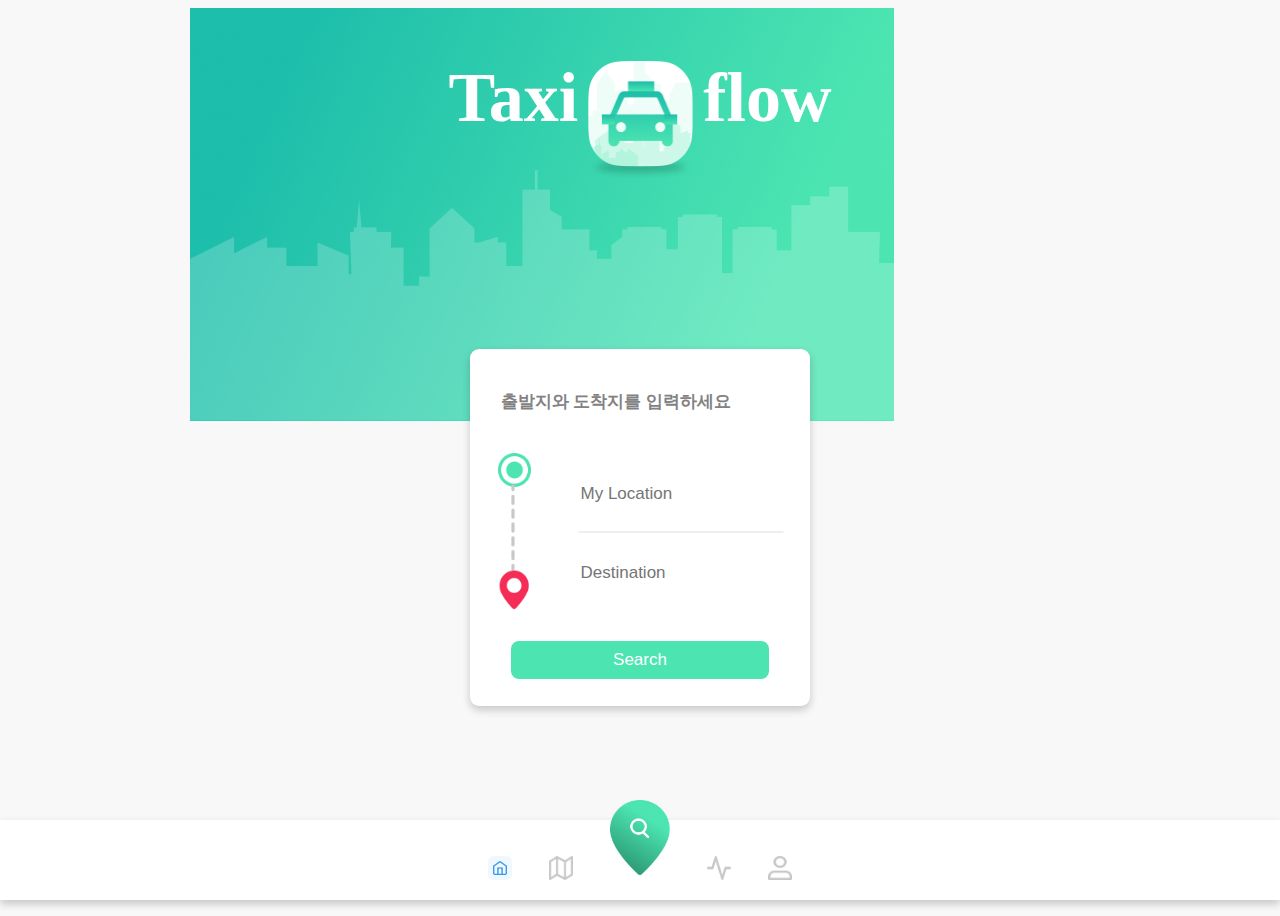
==== home/index.html @ f08258fd "로그인화면/ 홈화면 1차" ====
<!DOCTYPE html>
<html lang="en">
  <head>
    <meta charset="UTF-8" />
    <meta name="viewport" content="width=device-width, initial-scale=1.0" />
    <title>Document</title>
    <link rel="stylesheet" href="style.css" />
  </head>
  <body>
    <div class="l_wrap">
      <div class="header">
      
        <div class="text-box">
          <h1 class="st-txt">Taxi</h1>
          <img src="../icon/logo.png" class="logo">
          <h1 class="en-txt">flow</h1>
        </div>

      </div>

        <div class="search-box">

          <h2>출발지와 도착지를 입력하세요</h2>
          <img class="search-img" src="../icon/searchicon.png" />
          <input type="text" placeholder="My Location" />
          <input type="text" placeholder="Destination" class="Destination"/>


          <button>Search</button>
          




        </div>


        
        <footer>
          <div class="menu-bar">
              <div class="icon-container">
                  <img src="../icon/home-icon.png" alt="돋보기 아이콘" class="menu-icon a"/>
                  <img src="../icon/map-icon.png" alt="돋보기 아이콘" class="menu-icon b"/>
                  <img src="../icon/mainsearch.png" alt="돋보기 아이콘" class="menu-icon search"/>

                  <img src="../icon/beat-icon.png" alt="돋보기 아이콘" class="menu-icon c"/>
                  <img src="../icon/profile-icon.png" alt="돋보기 아이콘" class="menu-icon d"/>
      
              </div>
          </div>
        </footer>
        
      
      <div >
    </div>
  </body>
</html>
---- home/style.css ----
body {
  background-color: #f8f8f8;
}
.l_wrap {
  margin: 0;
  padding: 0;
  display: flex;
  flex-direction: column;
  align-items: center;
  background-color: #f8f8f8;
  height: 100vh;
}
.logo {
  width: 105px;
  height: 120px;
}
h1 {
  margin-top: 0;
  font-size: 70px;
  font-style: Poppins;
  color: white;
}

.header {
  margin: 0;
  padding: 0;
  background-image: url(../icon/header.png);
  background-repeat: no-repeat;
  object-fit: fill;
  width: 100vh;
  aspect-ratio: 353/165;

  position: relative;
}

.text-box {
  display: flex;
  flex-direction: row;
  align-items: center;
  margin-top: 50px;
  position: relative;
}

.st-txt {
  margin-left: auto;
  margin-right: 10px;
}
.en-txt {
  margin-left: 10px;
  margin-right: auto;
}

/*검색창*/
.search-box {
  margin-top: 200px;
  background-color: white;
  width: 340px;
  margin: 0 auto;
  border-radius: 9px;
  box-shadow: 0px 4px 8px rgba(0, 0, 0, 0.2); /* 사방으로 그림자 */

  display: grid;
  grid-template-columns: auto auto;
  grid-template-rows: auto auto auto auto;

  position: relative;
  top: -80px; /* header 위로 40px 이동 */

  box-sizing: border-box;
}

h2 {
  font-size: 17px;
  color: #828282;
  grid-column: 1 / 3;
  margin-top: 41px;
  margin-left: 31px;
  margin-bottom: 40px;
}

.search-img {
  grid-column: 1 / 2;
  grid-row: 2/4;
  width: 33px;
  aspect-ratio: 41/195;
  margin-left: 28px;
  margin-right: 20px;
}

.search-box input {
  font-size: 17px;
  border: 1px solid white;
  width: 200px;
  height: 100%;
  margin-bottom: 0;
  margin-right: 0;
}
.search-box .Destination {
  border-top: 2px solid #efefef; /* 하단 테두리 회색 */
}

.search-box button {
  grid-column: 1 / 3;
  background-color: #4ce5b1;
  color: white;
  font-size: 17px;
  width: 260px;
  height: 40px;
  margin-bottom: 26px;
  margin-top: 30px;
  margin-left: auto;
  margin-right: auto;
  border: 1px solid white;
  border-radius: 9px;
}

/*footer*/
footer {
  position: fixed;
  bottom: 0;
  width: 100%;
  height: 60px;
  background-color: white;
  box-shadow: 0px 4px 8px rgba(0, 0, 0, 0.2); /* 사방으로 그림자 */

  padding: 10px 0;
}

.menu-bar {
  display: flex;
  justify-content: center;
}

.icon-container {
  display: flex;
  gap: 37px; /* 아이콘 간격 */
  align-items: center;
}

.menu-icon {
  width: 24px; /* 기본 아이콘 크기 */
  height: 24px;
}

/* search 아이콘만 크기를 크게 설정 */
.search {
  position: relative;
  top: -30px; /* 다른 아이콘보다 위로 튀어나오게 설정 */
  width: 60px !important; /* search 아이콘의 가로 크기 강제 적용 */
  height: 75px !important; /* search 아이콘의 세로 크기 강제 적용 */
}
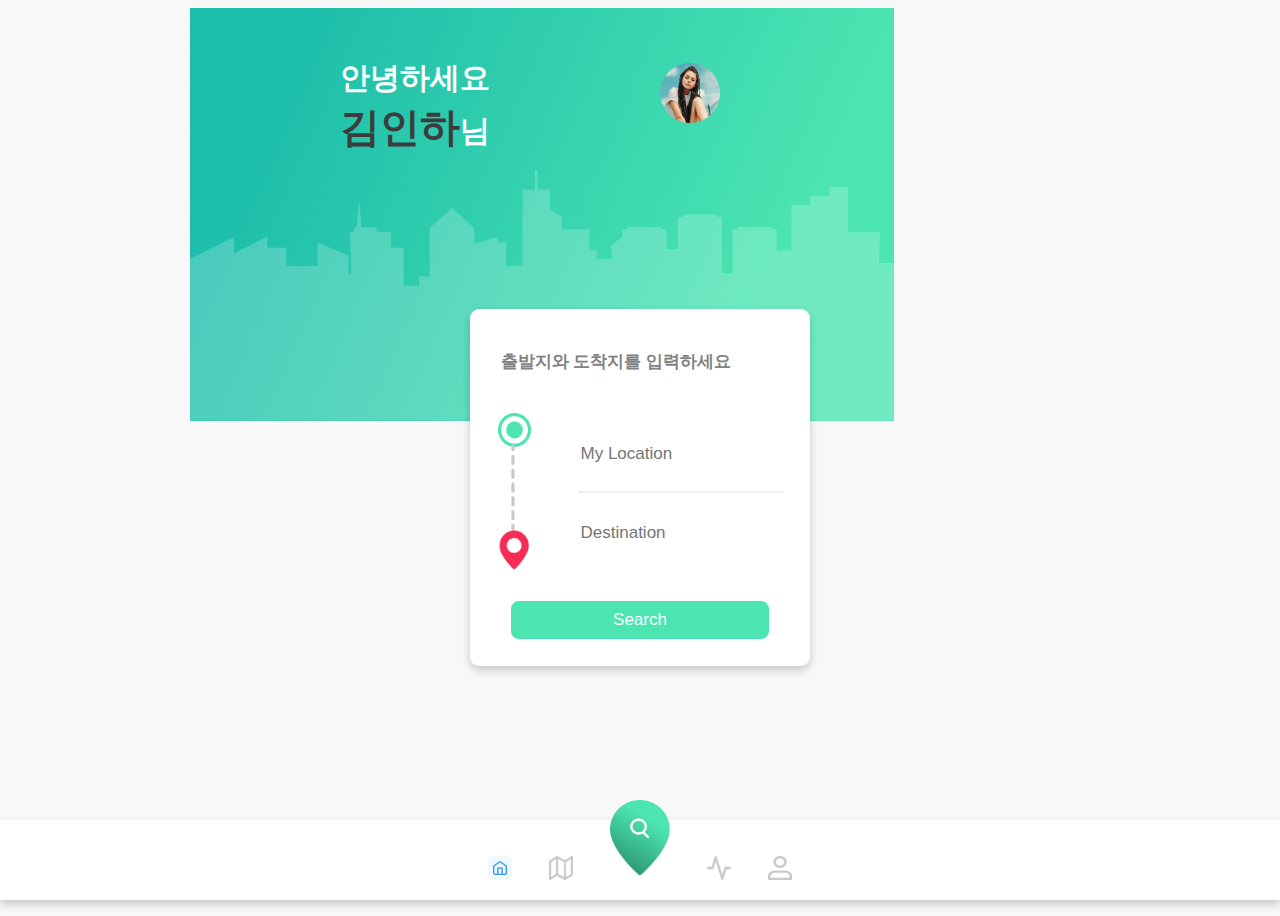
==== commit 6c8cf552: "소셜로그인 api연결" ====
--- a/home/index.html
+++ b/home/index.html
@@ -11,9 +11,10 @@
       <div class="header">
       
         <div class="text-box">
-          <h1 class="st-txt">Taxi</h1>
-          <img src="../icon/logo.png" class="logo">
-          <h1 class="en-txt">flow</h1>
+          <h1 class="txt">안녕하세요<br> <span class="name">김인하</span>님</h1>
+          <img src="../icon/profile.png" class="profile">
+
+         
         </div>
 
       </div>
--- a/home/style.css
+++ b/home/style.css
@@ -37,17 +37,31 @@
   display: flex;
   flex-direction: row;
   align-items: center;
-  margin-top: 50px;
   position: relative;
 }
 
-.st-txt {
-  margin-left: auto;
-  margin-right: 10px;
+.txt {
+  margin-top: 50px;
+
+  margin-left: 150px;
+  line-height: 40px;
+  text-align: end;
+  font-size: 30px;
+  font-weight: bold;
+  color: white;
+  margin-right: 170px;
 }
-.en-txt {
-  margin-left: 10px;
-  margin-right: auto;
+.txt .name {
+  font-size: 40px;
+  line-height: 60px;
+
+  color: #3c3c3c;
+  font-weight: bold;
+}
+.profile {
+  width: 60px;
+  height: 60px;
+  margin-top: 0px;
 }
 
 /*검색창*/
@@ -64,7 +78,7 @@
   grid-template-rows: auto auto auto auto;
 
   position: relative;
-  top: -80px; /* header 위로 40px 이동 */
+  top: -120px; /* header 위로 40px 이동 */
 
   box-sizing: border-box;
 }
